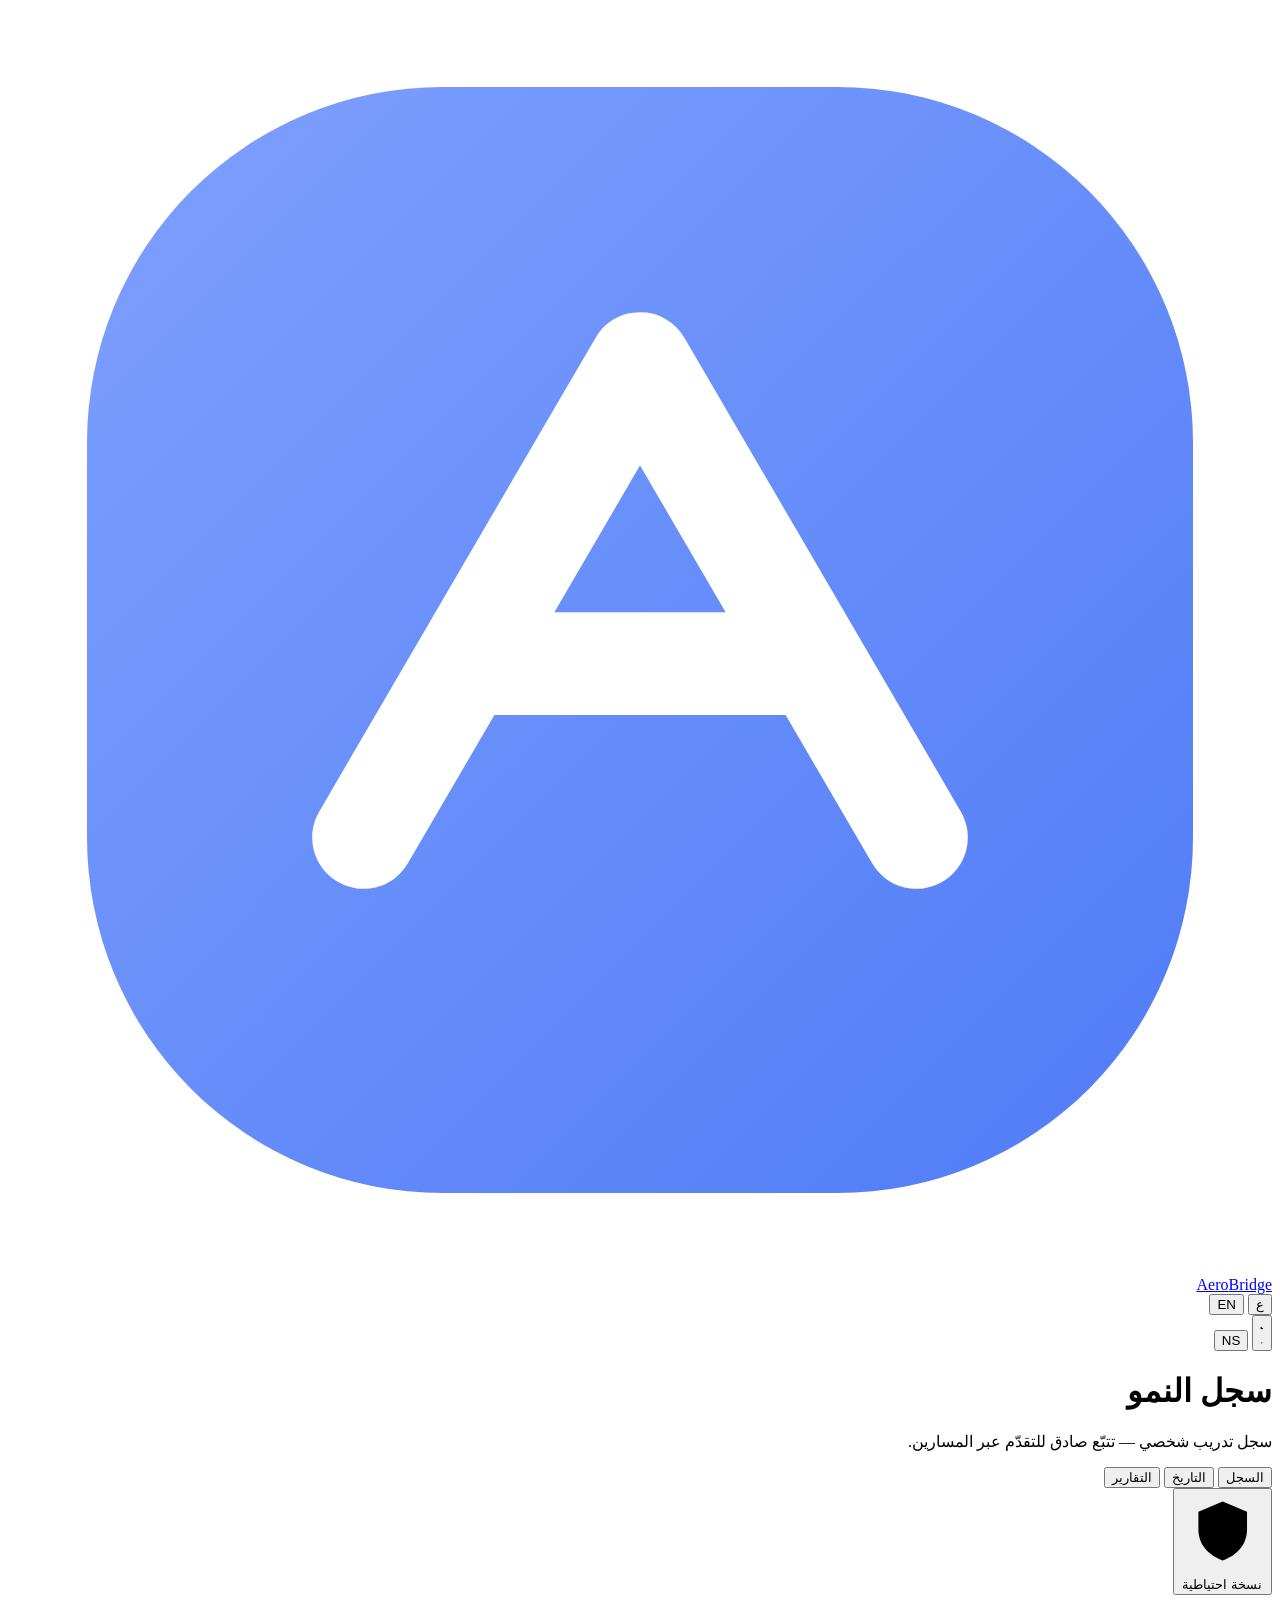
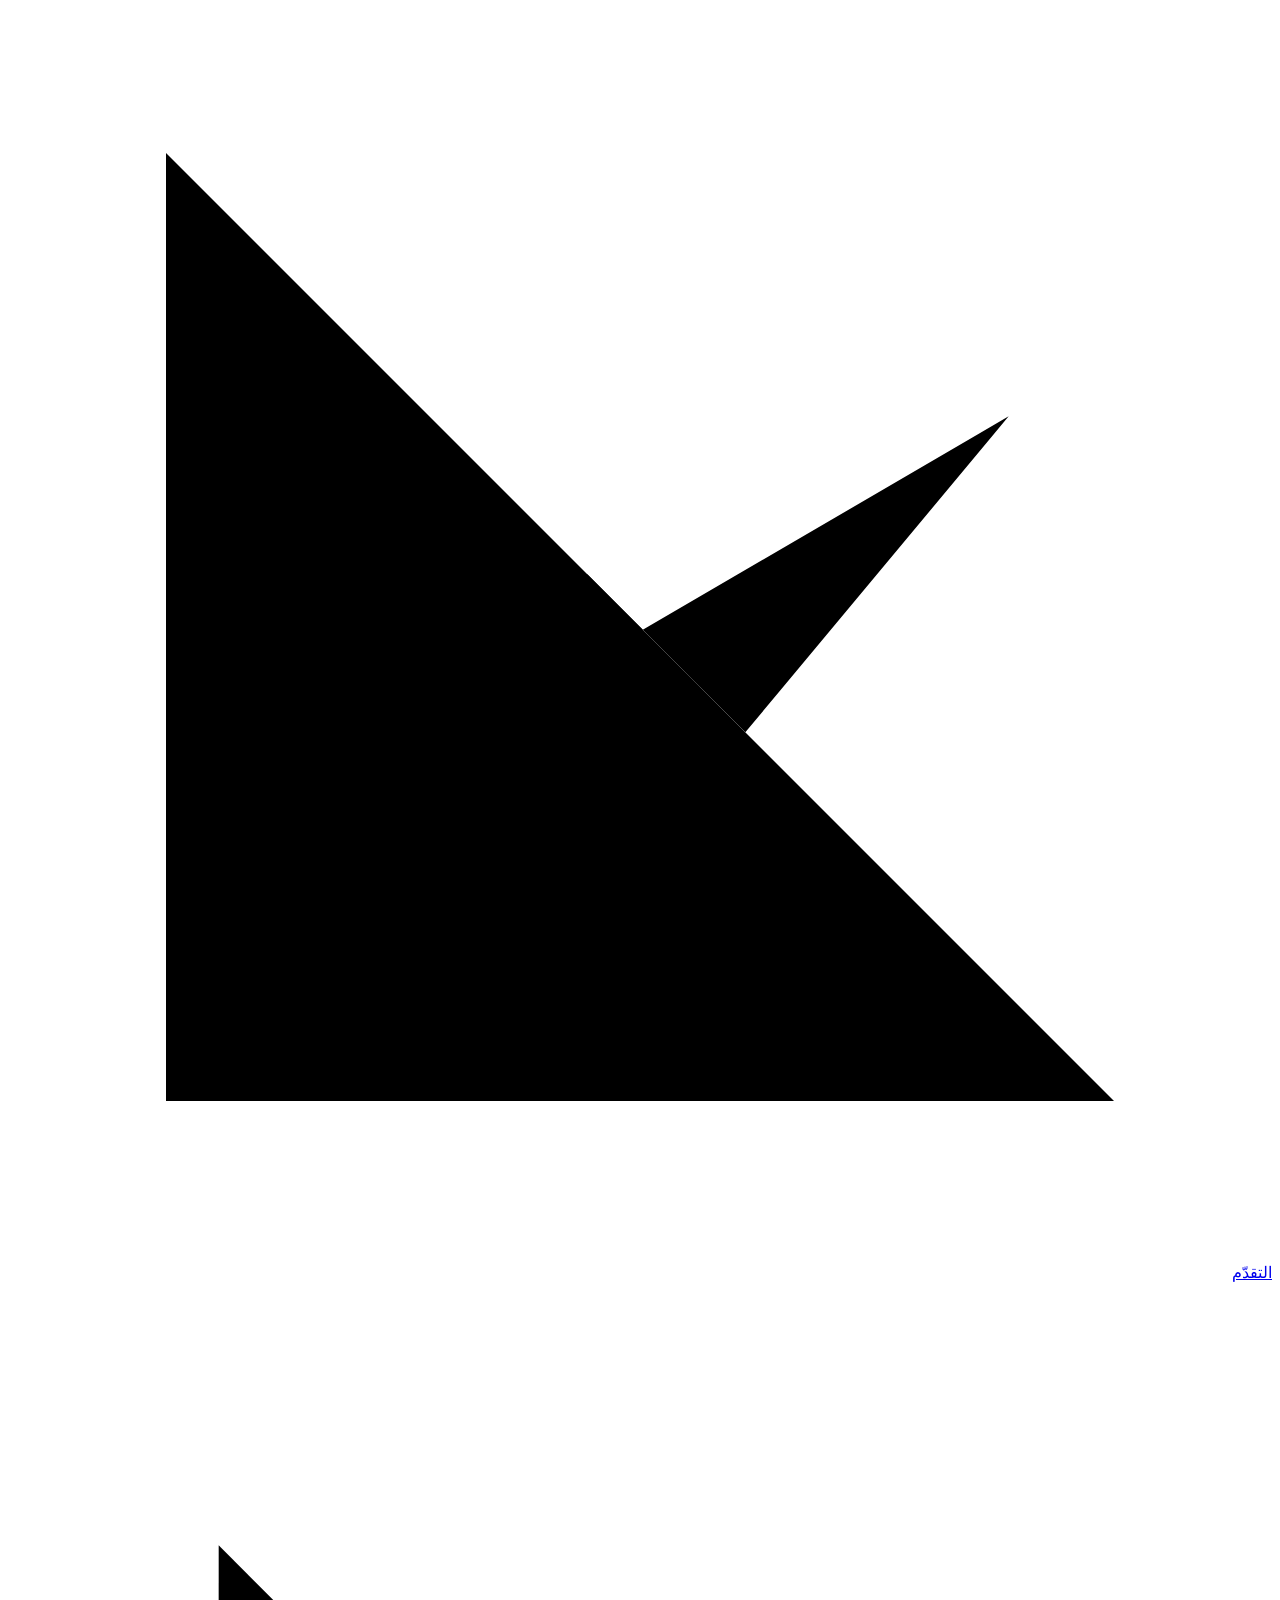
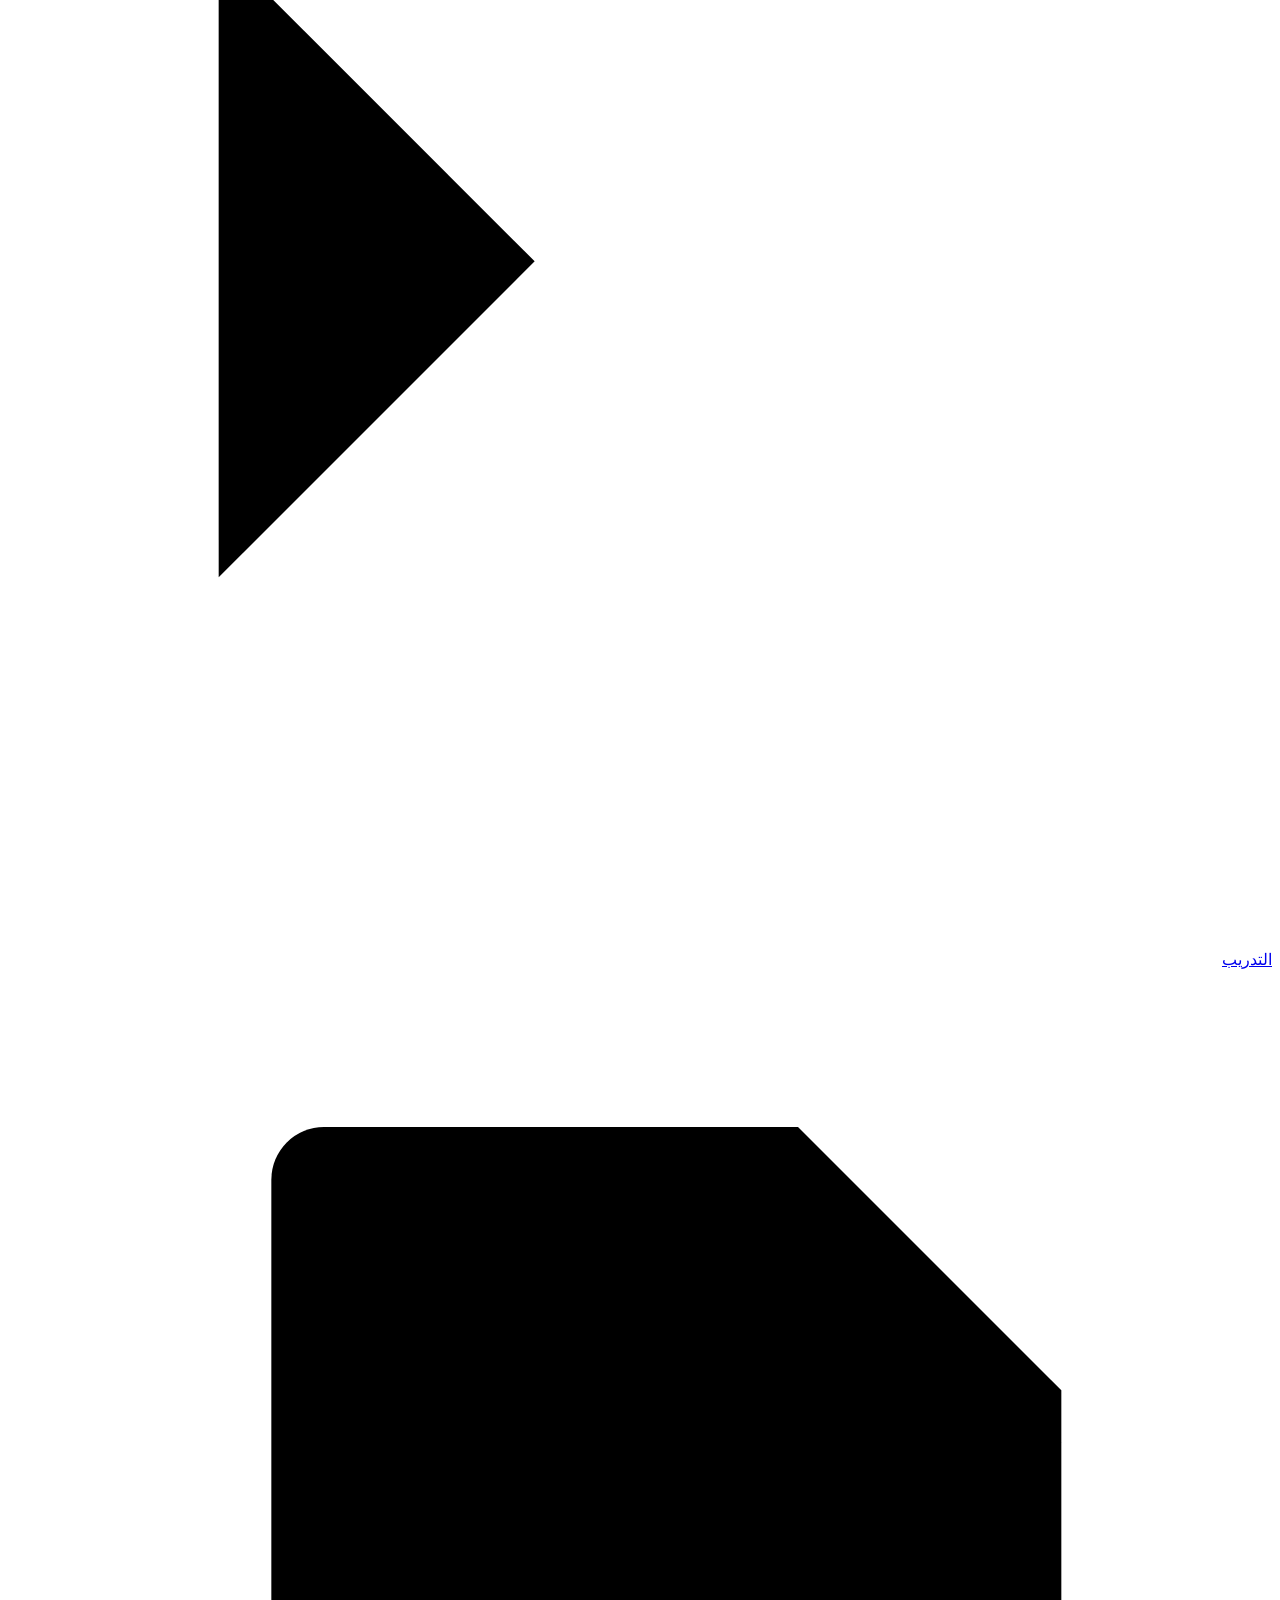
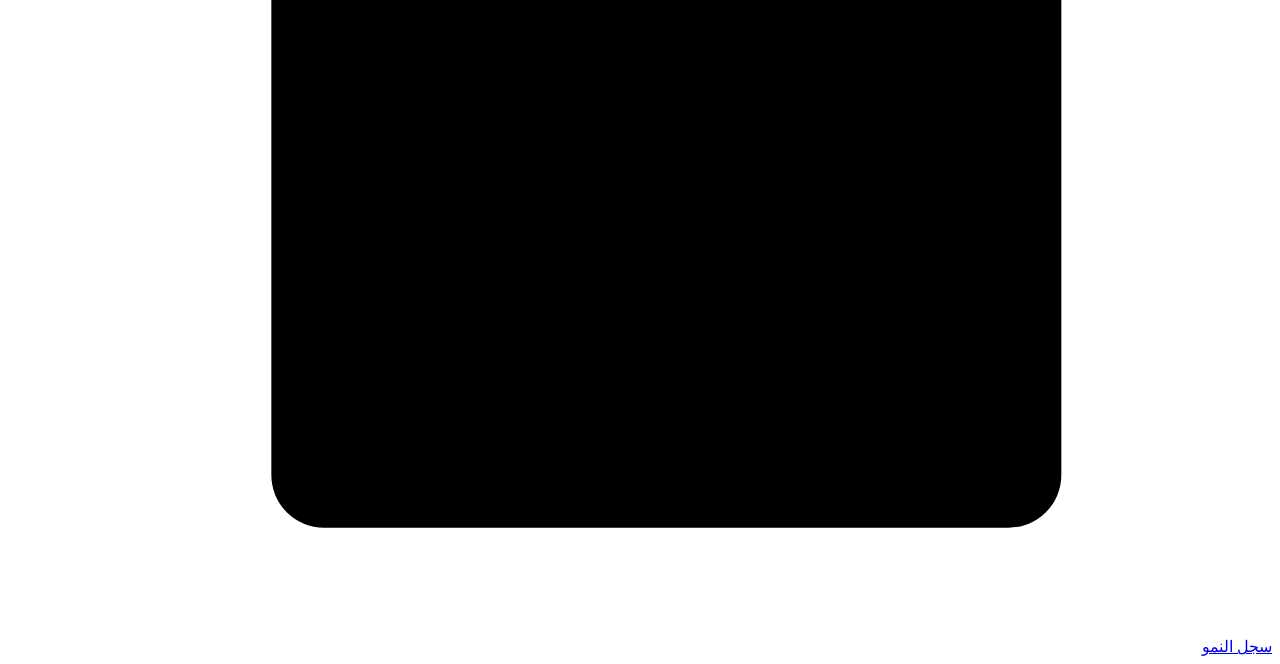
==== growth-record.html @ 67ca962f "Add files via upload" ====
<!DOCTYPE html>
<html lang="ar" dir="rtl" data-theme="dark">
  <head>
    <meta charset="UTF-8" />
    <meta name="viewport" content="width=device-width, initial-scale=1, viewport-fit=cover" />
    <meta name="theme-color" content="#0b0e1a" />
    <meta name="color-scheme" content="dark light" />
    <meta name="description" content="AeroBridge — سجل النمو: سجل تدريب شخصي على نظام أماديوس." />
    <title>AeroBridge — سجل النمو</title>
    <link rel="icon" href="assets/img/favicon.svg" type="image/svg+xml" />

    <link rel="preconnect" href="https://fonts.googleapis.com" />
    <link rel="preconnect" href="https://fonts.gstatic.com" crossorigin />
    <link
      href="https://fonts.googleapis.com/css2?family=Cairo:wght@400;500;600;700;800&family=Plus+Jakarta+Sans:wght@400;500;600;700;800&display=swap"
      rel="stylesheet"
    />

    <link rel="stylesheet" href="assets/css/shell.css" />
    <link rel="stylesheet" href="assets/css/growth-record.css" />
  </head>
  <body>
    <!-- ============ HEADER (shared shell — identical markup on every page) ============ -->
    <header class="app-header">
      <a class="brand" href="index.html" aria-label="AeroBridge — Home">
        <span class="brand__logo" aria-hidden="true">
          <svg viewBox="0 0 32 32">
            <defs>
              <linearGradient id="ab-mark" x1="2" y1="2" x2="30" y2="30" gradientUnits="userSpaceOnUse">
                <stop offset="0" stop-color="#7FA0FF" />
                <stop offset="1" stop-color="#4F7BF5" />
              </linearGradient>
            </defs>
            <rect x="2" y="2" width="28" height="28" rx="9" fill="url(#ab-mark)" />
            <path d="M9 21 16 9 23 21" fill="none" stroke="#fff" stroke-width="2.6" stroke-linecap="round" stroke-linejoin="round" />
            <path d="M11.9 16.6 20.1 16.6" fill="none" stroke="#fff" stroke-width="2.6" stroke-linecap="round" />
          </svg>
        </span>
        <span class="brand__word"><span class="w-aero">Aero</span><span class="w-bridge">Bridge</span></span>
      </a>

      <div class="header__controls">
        <div class="seg" role="group" aria-label="Language / اللغة">
          <button class="seg__btn" id="lang-ar" type="button" aria-pressed="true">ع</button>
          <button class="seg__btn" id="lang-en" type="button" aria-pressed="false">EN</button>
        </div>

        <button class="icon-btn" id="theme-toggle" type="button" aria-label="Toggle dark and light theme" title="Toggle theme">
          <svg class="icon ico-moon" viewBox="0 0 24 24" aria-hidden="true"><path d="M21 12.8A9 9 0 1 1 11.2 3a7 7 0 0 0 9.8 9.8Z" /></svg>
          <svg class="icon ico-sun" viewBox="0 0 24 24" aria-hidden="true"><circle cx="12" cy="12" r="4" /><path d="M12 2v2M12 20v2M4.9 4.9l1.4 1.4M17.7 17.7l1.4 1.4M2 12h2M20 12h2M4.9 19.1l1.4-1.4M17.7 6.3l1.4-1.4" /></svg>
        </button>

        <button class="avatar" type="button" aria-label="Your profile" title="نورة الشهري">
          <span aria-hidden="true">NS</span>
        </button>
      </div>
    </header>

    <!-- ============ Page ============ -->
    <main class="page">
      <div class="page__head">
        <h1 class="page__title" id="page-title">سجل النمو</h1>
        <p class="page__sub" id="page-sub">سجل تدريب شخصي — تتبّع صادق للتقدّم عبر المسارين.</p>
      </div>

      <!-- Tabs + standalone Backup -->
      <div class="tabs-row">
        <div class="tabs" role="tablist" aria-label="Growth Record sections">
          <button class="tab" role="tab" data-tab="record" aria-selected="true" aria-controls="panel-record">السجل</button>
          <button class="tab" role="tab" data-tab="history" aria-selected="false" aria-controls="panel-history">التاريخ</button>
          <button class="tab" role="tab" data-tab="reports" aria-selected="false" aria-controls="panel-reports">التقارير</button>
        </div>

        <button class="backup-btn" id="backup-btn" type="button">
          <svg class="icon" viewBox="0 0 24 24" aria-hidden="true">
            <path d="M12 3 5 6v5c0 4.5 3 7.5 7 9 4-1.5 7-4.5 7-9V6l-7-3Z" />
            <path d="m9 12 2 2 4-4" />
          </svg>
          <span id="backup-label">نسخة احتياطية</span>
        </button>
      </div>

      <!-- Panels -->
      <section class="panel" id="panel-record" role="tabpanel" aria-label="Record"></section>
      <section class="panel" id="panel-history" role="tabpanel" aria-label="History" hidden></section>
      <section class="panel" id="panel-reports" role="tabpanel" aria-label="Reports" hidden></section>
    </main>

    <!-- ============ BOTTOM NAV (shared shell — identical markup on every page) ============ -->
    <nav class="bottom-nav" aria-label="Primary">
      <a class="nav-item" id="nav-link-progression" href="index.html">
        <svg class="icon" viewBox="0 0 24 24" aria-hidden="true"><path d="M3 3v18h18" /><path d="m7 15 4-4 3 3 5-6" /></svg>
        <span id="nav-progression">التقدّم</span>
      </a>
      <a class="nav-item" id="nav-link-practice" href="#" aria-disabled="true">
        <svg class="icon" viewBox="0 0 24 24" aria-hidden="true"><path d="m4 17 6-6-6-6" /><path d="M12 19h8" /></svg>
        <span id="nav-practice">التدريب</span>
      </a>
      <a class="nav-item" id="nav-link-growth" href="growth-record.html">
        <svg class="icon" viewBox="0 0 24 24" aria-hidden="true"><path d="M6 3h9l5 5v13a1 1 0 0 1-1 1H6a1 1 0 0 1-1-1V4a1 1 0 0 1 1-1Z" /><path d="M14 3v6h6M9 13h6M9 17h4" /></svg>
        <span id="nav-growth">سجل النمو</span>
      </a>
    </nav>

    <!-- ============ Backup dialog ============ -->
    <dialog class="modal" id="backup-dialog" aria-labelledby="bk-title">
      <div class="modal__card">
        <div class="modal__head">
          <h3 id="bk-title">نسخة احتياطية للبيانات</h3>
          <button class="icon-btn" id="bk-close" type="button" aria-label="Close">
            <svg class="icon" viewBox="0 0 24 24" stroke-width="1.8"><path d="M18 6 6 18" /><path d="m6 6 12 12" /></svg>
          </button>
        </div>
        <div class="modal__body">
          <p id="bk-desc">احفظ سجلّك الكامل كملف JSON خام أو استوردهُ.</p>
          <div class="modal__actions">
            <button class="btn btn--primary" id="bk-export" type="button">
              <svg class="icon" viewBox="0 0 24 24"><path d="M12 3v12" /><path d="m7 10 5 5 5-5" /><path d="M21 15v4a2 2 0 0 1-2 2H5a2 2 0 0 1-2-2v-4" /></svg>
              <span>تصدير JSON</span>
            </button>
            <button class="btn btn--ghost" id="bk-import" type="button">
              <svg class="icon" viewBox="0 0 24 24"><path d="M12 15V3" /><path d="m7 8 5-5 5 5" /><path d="M21 15v4a2 2 0 0 1-2 2H5a2 2 0 0 1-2-2v-4" /></svg>
              <span>استيراد JSON</span>
            </button>
          </div>
          <p class="modal__hint" id="bk-hint">JSON خام — يعمل بلا خادم، لحماية بياناتك المحلية.</p>
          <input type="file" id="bk-file" accept="application/json,.json" hidden />
        </div>
      </div>
    </dialog>

    <script src="assets/js/shell.js"></script>
    <script src="assets/js/growth-record.js"></script>
  </body>
</html>
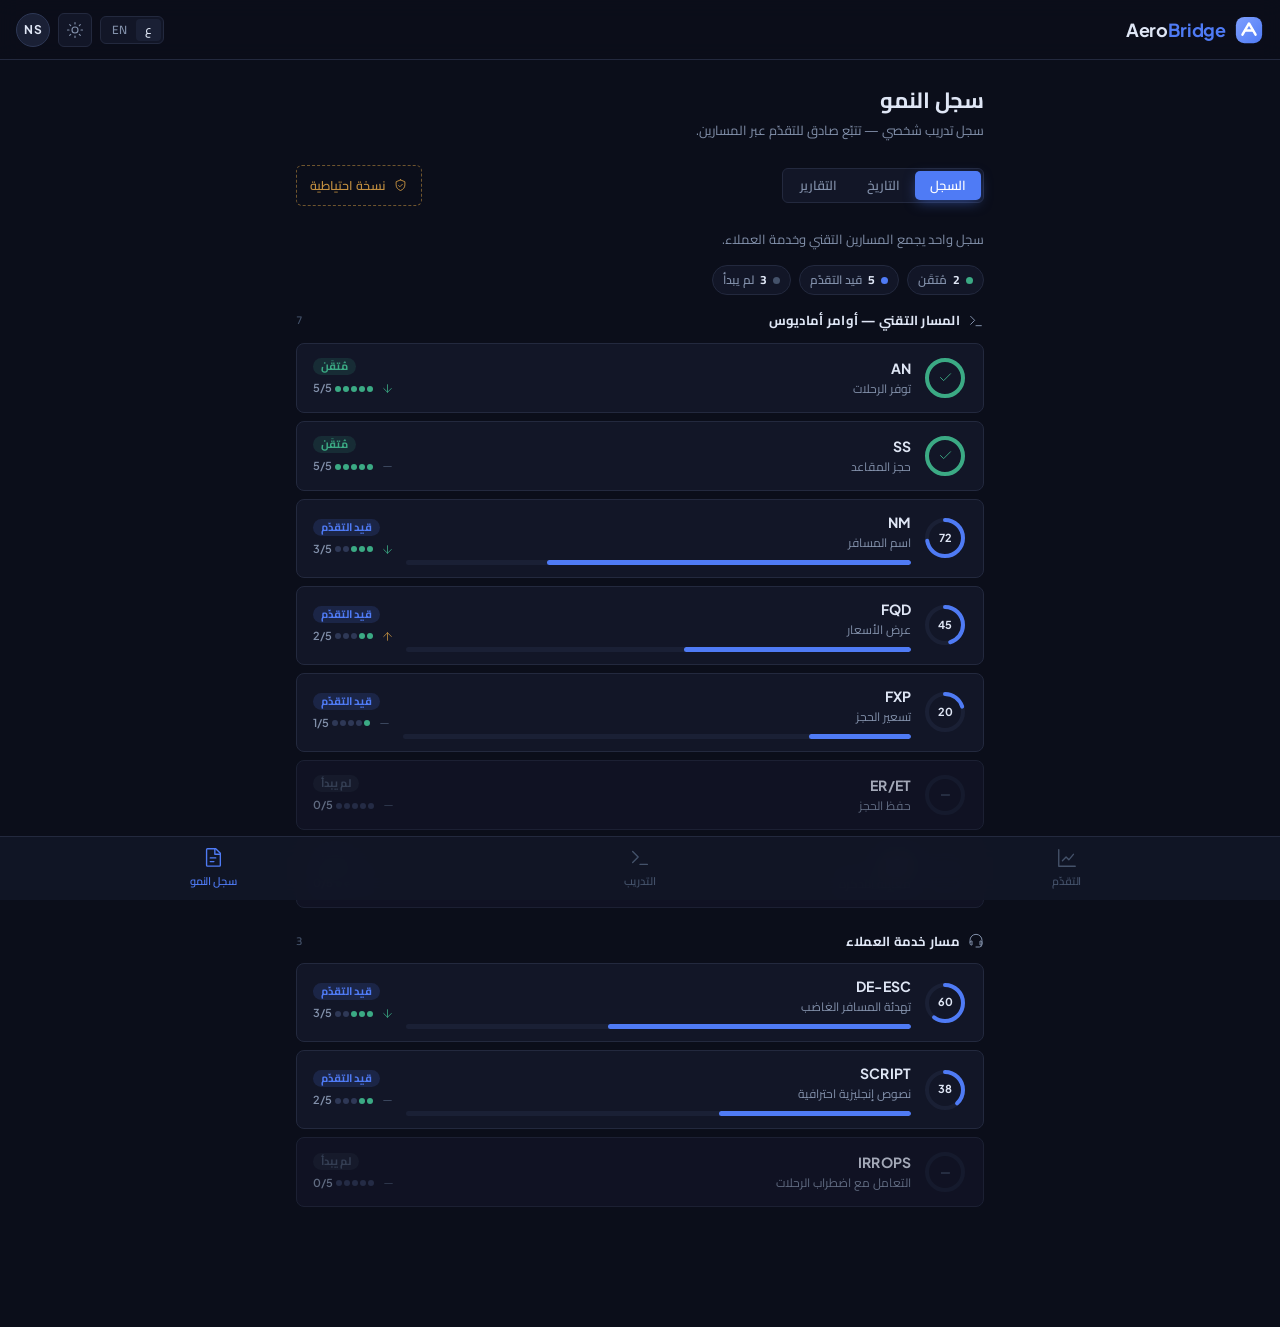
==== commit 1daa08a7: "Update growth-record.html" ====
--- a/growth-record.html
+++ b/growth-record.html
@@ -92,7 +92,7 @@
         <svg class="icon" viewBox="0 0 24 24" aria-hidden="true"><path d="M3 3v18h18" /><path d="m7 15 4-4 3 3 5-6" /></svg>
         <span id="nav-progression">التقدّم</span>
       </a>
-      <a class="nav-item" id="nav-link-practice" href="#" aria-disabled="true">
+      <a class="nav-item" id="nav-link-practice" href="practice.html">
         <svg class="icon" viewBox="0 0 24 24" aria-hidden="true"><path d="m4 17 6-6-6-6" /><path d="M12 19h8" /></svg>
         <span id="nav-practice">التدريب</span>
       </a>
--- a/assets/css/shell.css
+++ b/assets/css/shell.css
@@ -0,0 +1,295 @@
+/* ============================================================
+   AeroBridge — Shared Shell
+   Design tokens, reset, Top App Bar, Bottom Navigation, and small
+   shared components (icon buttons, segmented control, avatar, pill
+   badges, primary/ghost buttons).
+
+   This file is the SINGLE SOURCE OF TRUTH for tokens + shell chrome.
+   Every page includes this file, then its own page-specific CSS.
+   Token values match DESIGN_SYSTEM_UI_BLUEPRINT.md exactly.
+   ============================================================ */
+
+/* ---------- Design tokens (dark = default) ---------- */
+:root {
+  --color-bg: #0b0e1a;
+  --color-surface: #121627;
+  --color-surface-2: #1a2035;
+  --color-border: #23293e;
+  --color-border-2: #2e3856;
+  --color-text: #dfe6f5;
+  --color-text-2: #8290aa;
+  --color-text-3: #44526a;
+  --color-accent: #4f7bf5;
+  --color-success: #3baa84;
+  --color-amber: #c49040;
+  --on-accent: #ffffff;
+
+  /* spacing scale (4/8/12/16/24/32/48) */
+  --sp-1: 4px;
+  --sp-2: 8px;
+  --sp-3: 12px;
+  --sp-4: 16px;
+  --sp-6: 24px;
+  --sp-8: 32px;
+  --sp-12: 48px;
+
+  /* radius */
+  --r-card: 8px;
+  --r-ctrl: 6px;
+  --r-pill: 999px;
+
+  /* elevation — used sparingly, only for the hero card + primary CTA */
+  --shadow-1: 0 18px 40px -20px rgba(0, 0, 0, 0.55);
+  --shadow-accent: 0 14px 32px -14px rgba(79, 123, 245, 0.38);
+
+  --font-en: "Plus Jakarta Sans", system-ui, -apple-system, sans-serif;
+  --font-ar: "Cairo", system-ui, -apple-system, sans-serif;
+  --font: var(--font-ar);
+
+  --header-h: 60px;
+  --nav-h: 64px;
+}
+
+html[lang="en"] {
+  --font: var(--font-en);
+}
+
+/* ---------- Light theme overrides ---------- */
+:root[data-theme="light"] {
+  --color-bg: #f4f6fb;
+  --color-surface: #ffffff;
+  --color-surface-2: #eef1f8;
+  --color-border: #dde2ee;
+  --color-border-2: #c7cfe0;
+  --color-text: #1a2035;
+  --color-text-2: #5a6785;
+  --color-text-3: #98a2ba;
+  --color-accent: #3a63d8;
+  --color-success: #2f8f6d;
+  --color-amber: #a9762e;
+  --shadow-1: 0 18px 40px -20px rgba(31, 41, 71, 0.22);
+  --shadow-accent: 0 14px 30px -16px rgba(58, 99, 216, 0.3);
+}
+
+/* ---------- Reset ---------- */
+* { box-sizing: border-box; margin: 0; padding: 0; }
+html { -webkit-text-size-adjust: 100%; }
+body {
+  font-family: var(--font);
+  background: var(--color-bg);
+  color: var(--color-text);
+  line-height: 1.5;
+  -webkit-font-smoothing: antialiased;
+  min-height: 100vh;
+  min-height: 100dvh;
+  transition: background-color 0.3s ease, color 0.3s ease;
+}
+button { font-family: inherit; cursor: pointer; }
+a { color: inherit; text-decoration: none; }
+svg { display: block; }
+
+.sr-only {
+  position: absolute; width: 1px; height: 1px;
+  padding: 0; margin: -1px; overflow: hidden;
+  clip: rect(0 0 0 0); white-space: nowrap; border: 0;
+}
+
+/* icons: single stroke language across the whole app */
+.icon { width: 20px; height: 20px; fill: none; stroke: currentColor; stroke-width: 1.5; stroke-linecap: round; stroke-linejoin: round; }
+
+@media (prefers-reduced-motion: reduce) {
+  *, *::before, *::after {
+    animation-duration: 0.001ms !important;
+    animation-iteration-count: 1 !important;
+    transition-duration: 0.001ms !important;
+  }
+}
+
+/* ============================================================
+   Top App Bar (shared header, every page)
+   ============================================================ */
+.app-header {
+  position: sticky;
+  top: 0;
+  z-index: 40;
+  height: var(--header-h);
+  display: flex;
+  align-items: center;
+  justify-content: space-between;
+  gap: var(--sp-4);
+  padding-inline: var(--sp-4);
+  background: color-mix(in srgb, var(--color-bg) 82%, transparent);
+  -webkit-backdrop-filter: blur(10px);
+  backdrop-filter: blur(10px);
+  border-bottom: 1px solid var(--color-border);
+}
+
+/* ---- Brand mark ---- */
+.brand {
+  display: flex;
+  align-items: center;
+  gap: var(--sp-2);
+  user-select: none;
+}
+.brand__logo {
+  width: 30px;
+  height: 30px;
+  display: grid;
+  place-items: center;
+  flex-shrink: 0;
+}
+.brand__logo svg { width: 30px; height: 30px; }
+.brand__word {
+  font-size: 18px;
+  font-weight: 700;
+  letter-spacing: -0.01em;
+  font-family: var(--font-en); /* wordmark is always latin */
+  white-space: nowrap;
+}
+.brand__word .w-aero { color: var(--color-text); }
+.brand__word .w-bridge { color: var(--color-accent); }
+
+/* ---- Header controls ---- */
+.header__controls { display: flex; align-items: center; gap: var(--sp-2); }
+
+.seg {
+  display: inline-flex;
+  align-items: center;
+  padding: 2px;
+  border-radius: var(--r-ctrl);
+  background: var(--color-surface);
+  border: 1px solid var(--color-border);
+}
+.seg__btn {
+  border: 0;
+  background: transparent;
+  color: var(--color-text-2);
+  font-size: 12px;
+  font-weight: 600;
+  padding: 5px 9px;
+  border-radius: 4px;
+  line-height: 1;
+  transition: color 0.15s ease, background 0.15s ease;
+}
+.seg__btn[aria-pressed="true"] { background: var(--color-surface-2); color: var(--color-text); }
+
+.icon-btn {
+  width: 34px;
+  height: 34px;
+  display: grid;
+  place-items: center;
+  border-radius: var(--r-ctrl);
+  background: var(--color-surface);
+  border: 1px solid var(--color-border);
+  color: var(--color-text-2);
+  transition: color 0.15s ease, border-color 0.15s ease, transform 0.15s ease;
+  flex-shrink: 0;
+}
+.icon-btn:hover { color: var(--color-text); border-color: var(--color-border-2); }
+.icon-btn:active { transform: scale(0.94); }
+.icon-btn .icon { width: 18px; height: 18px; }
+.icon-btn .ico-moon { display: none; }
+.icon-btn .ico-sun { display: block; }
+:root[data-theme="light"] .icon-btn .ico-moon { display: block; }
+:root[data-theme="light"] .icon-btn .ico-sun { display: none; }
+
+.avatar {
+  width: 34px;
+  height: 34px;
+  border-radius: 50%;
+  display: grid;
+  place-items: center;
+  font-family: var(--font-en);
+  font-size: 12px;
+  font-weight: 700;
+  letter-spacing: 0.02em;
+  color: var(--color-text);
+  background: var(--color-surface-2);
+  border: 1px solid var(--color-border-2);
+  flex-shrink: 0;
+}
+
+/* ============================================================
+   Bottom Navigation (shared, every page — fixed, 3 items)
+   ============================================================ */
+.bottom-nav {
+  position: fixed;
+  inset-inline: 0;
+  bottom: 0;
+  z-index: 45;
+  height: calc(var(--nav-h) + env(safe-area-inset-bottom, 0px));
+  padding-bottom: env(safe-area-inset-bottom, 0px);
+  display: flex;
+  background: color-mix(in srgb, var(--color-surface) 92%, transparent);
+  -webkit-backdrop-filter: blur(12px);
+  backdrop-filter: blur(12px);
+  border-top: 1px solid var(--color-border);
+}
+.nav-item {
+  flex: 1;
+  display: flex;
+  flex-direction: column;
+  align-items: center;
+  justify-content: center;
+  gap: 4px;
+  border: 0;
+  background: transparent;
+  color: var(--color-text-3);
+  font-size: 11px;
+  font-weight: 600;
+  letter-spacing: -0.01em;
+  transition: color 0.2s ease;
+}
+.nav-item .icon { width: 22px; height: 22px; transition: transform 0.2s ease; }
+.nav-item:not([aria-current]):not([aria-disabled]):hover { color: var(--color-text-2); }
+.nav-item[aria-current="page"] { color: var(--color-accent); }
+.nav-item[aria-current="page"] .icon { transform: translateY(-1px); }
+.nav-item[aria-disabled="true"] { color: var(--color-text-3); opacity: 0.5; cursor: default; }
+
+/* ============================================================
+   Shared small components
+   ============================================================ */
+.btn {
+  display: inline-flex;
+  align-items: center;
+  justify-content: center;
+  gap: 6px;
+  height: 44px;
+  padding-inline: var(--sp-4);
+  border-radius: var(--r-ctrl);
+  font-size: 14px;
+  font-weight: 700;
+  border: 1px solid transparent;
+  transition: transform 0.15s ease, filter 0.15s ease, box-shadow 0.15s ease;
+}
+.btn:active { transform: scale(0.98); }
+.btn--primary {
+  background: var(--color-accent);
+  color: var(--on-accent);
+  box-shadow: var(--shadow-accent);
+}
+.btn--primary:hover { filter: brightness(1.06); }
+.btn--ghost {
+  background: var(--color-surface);
+  border-color: var(--color-border);
+  color: var(--color-text);
+}
+.btn--ghost:hover { border-color: var(--color-border-2); }
+
+.pill-badge {
+  display: inline-flex;
+  align-items: center;
+  gap: 6px;
+  font-size: 11px;
+  font-weight: 700;
+  letter-spacing: 0.03em;
+  text-transform: uppercase;
+  padding: 5px 11px;
+  border-radius: var(--r-pill);
+  white-space: nowrap;
+}
+.pill-badge--accent {
+  color: var(--color-accent);
+  background: color-mix(in srgb, var(--color-accent) 14%, transparent);
+  border: 1px solid color-mix(in srgb, var(--color-accent) 30%, transparent);
+}
--- a/assets/css/growth-record.css
+++ b/assets/css/growth-record.css
@@ -0,0 +1,301 @@
+/* ============================================================
+   AeroBridge — Growth Record screen (page-specific)
+   Requires shell.css for tokens + header/nav/buttons.
+   ============================================================ */
+
+/* ============================================================
+   Layout
+   ============================================================ */
+.page {
+  max-width: 720px;
+  margin: 0 auto;
+  padding: var(--sp-6) var(--sp-4) calc(var(--nav-h) + var(--sp-8));
+}
+
+.page__head { margin-bottom: var(--sp-6); }
+.page__title { font-size: 22px; font-weight: 700; letter-spacing: -0.01em; }
+.page__sub { margin-top: var(--sp-1); color: var(--color-text-2); font-size: 13px; }
+
+/* ---- Tab bar + Backup (standalone) ---- */
+.tabs-row {
+  display: flex;
+  align-items: center;
+  justify-content: space-between;
+  gap: var(--sp-3);
+  margin-bottom: var(--sp-6);
+  flex-wrap: wrap;
+}
+
+.tabs {
+  display: inline-flex;
+  gap: 2px;
+  padding: 3px;
+  border-radius: var(--r-ctrl);
+  background: var(--color-surface);
+  border: 1px solid var(--color-border);
+}
+
+.tab {
+  border: 0;
+  background: transparent;
+  color: var(--color-text-2);
+  font-size: 13px;
+  font-weight: 600;
+  padding: 7px 14px;
+  border-radius: 4px;
+  line-height: 1;
+  transition: color 0.15s ease, background 0.15s ease;
+}
+.tab[aria-selected="true"] {
+  background: var(--color-accent);
+  color: var(--on-accent);
+  box-shadow: 0 0 0 1px var(--color-accent), 0 4px 14px -2px color-mix(in srgb, var(--color-accent) 55%, transparent);
+}
+.tab:hover:not([aria-selected="true"]) { color: var(--color-text); }
+
+/* Backup button — visually distinct from the tabs (amber-outlined pill) */
+.backup-btn {
+  display: inline-flex;
+  align-items: center;
+  gap: var(--sp-2);
+  padding: 8px 13px;
+  font-size: 12.5px;
+  font-weight: 600;
+  border-radius: var(--r-ctrl);
+  background: transparent;
+  color: var(--color-amber);
+  border: 1px dashed color-mix(in srgb, var(--color-amber) 55%, transparent);
+  transition: background 0.15s ease, border-color 0.15s ease;
+}
+.backup-btn:hover { background: color-mix(in srgb, var(--color-amber) 12%, transparent); border-color: var(--color-amber); }
+.backup-btn .icon { width: 15px; height: 15px; }
+
+/* ---- Tab panels ---- */
+.panel[hidden] { display: none; }
+.panel { animation: fadeIn 0.3s ease both; }
+@keyframes fadeIn {
+  from { opacity: 0; transform: translateY(6px); }
+  to { opacity: 1; transform: none; }
+}
+
+/* ============================================================
+   Record tab — combined mastery log
+   ============================================================ */
+.record-meta { display: flex; flex-wrap: wrap; gap: var(--sp-2); margin-bottom: var(--sp-4); }
+
+.chip {
+  display: inline-flex;
+  align-items: center;
+  gap: 6px;
+  padding: 5px 10px;
+  font-size: 12px;
+  font-weight: 600;
+  border-radius: var(--r-pill);
+  background: var(--color-surface);
+  border: 1px solid var(--color-border);
+  color: var(--color-text-2);
+}
+.chip b { color: var(--color-text); font-weight: 700; }
+.chip .dot { width: 7px; height: 7px; border-radius: 50%; }
+.chip .dot.mastered { background: var(--color-success); }
+.chip .dot.progress { background: var(--color-accent); }
+.chip .dot.notstarted { background: var(--color-text-3); }
+
+.track-group { margin-bottom: var(--sp-6); }
+
+.track-head { display: flex; align-items: center; gap: var(--sp-2); margin-bottom: var(--sp-3); }
+.track-head .icon { width: 16px; height: 16px; color: var(--color-text-2); }
+.track-head h2 { font-size: 13px; font-weight: 700; letter-spacing: 0.02em; }
+.track-head .track-count { margin-inline-start: auto; font-size: 11.5px; color: var(--color-text-3); font-weight: 600; }
+
+.skill-list { display: flex; flex-direction: column; gap: var(--sp-2); }
+
+.skill {
+  display: grid;
+  grid-template-columns: 44px 1fr auto;
+  align-items: center;
+  gap: var(--sp-3);
+  padding: var(--sp-3) var(--sp-4);
+  background: var(--color-surface);
+  border: 1px solid var(--color-border);
+  border-radius: var(--r-card);
+}
+.skill--notstarted { opacity: 0.72; }
+
+/* progress ring */
+.ring { width: 44px; height: 44px; transform: rotate(-90deg); }
+.ring__track { fill: none; stroke: var(--color-surface-2); stroke-width: 4; }
+.ring__fill {
+  fill: none;
+  stroke: var(--color-accent);
+  stroke-width: 4;
+  stroke-linecap: round;
+  transition: stroke-dashoffset 1s cubic-bezier(0.22, 1, 0.36, 1); /* dashoffset animated by JS from full (hidden) to target */
+}
+.ring--mastered .ring__fill { stroke: var(--color-success); }
+.ring--notstarted .ring__fill { stroke: var(--color-text-3); }
+
+.ring__wrap { position: relative; width: 44px; height: 44px; }
+.ring__label {
+  position: absolute; inset: 0;
+  display: grid; place-items: center;
+  font-family: var(--font-en);
+  font-size: 11px; font-weight: 700;
+  color: var(--color-text);
+}
+.ring__label svg { width: 15px; height: 15px; color: var(--color-success); }
+
+.skill__main { min-width: 0; }
+.skill__code { font-family: var(--font-en); font-size: 14px; font-weight: 700; letter-spacing: 0.01em; }
+.skill__name { font-size: 12px; color: var(--color-text-2); margin-top: 1px; }
+
+/* linear bar for in-progress */
+.skill__bar { margin-top: var(--sp-2); height: 5px; border-radius: var(--r-pill); background: var(--color-surface-2); overflow: hidden; }
+.skill__bar span {
+  display: block; height: 100%; width: 0; /* animated by JS */
+  border-radius: var(--r-pill);
+  background: var(--color-accent);
+  transition: width 0.9s cubic-bezier(0.22, 1, 0.36, 1);
+}
+
+.skill__aside { display: flex; flex-direction: column; align-items: flex-end; gap: 5px; text-align: end; }
+
+.state-tag { font-size: 11px; font-weight: 700; padding: 3px 8px; border-radius: var(--r-pill); line-height: 1; white-space: nowrap; }
+.state-tag.mastered { color: var(--color-success); background: color-mix(in srgb, var(--color-success) 15%, transparent); }
+.state-tag.progress { color: var(--color-accent); background: color-mix(in srgb, var(--color-accent) 15%, transparent); }
+.state-tag.notstarted { color: var(--color-text-3); background: color-mix(in srgb, var(--color-text-3) 18%, transparent); }
+
+.skill__meta { display: flex; align-items: center; gap: 8px; font-size: 11px; color: var(--color-text-2); white-space: nowrap; }
+
+/* error-rate trend (honest small indicator) */
+.trend { display: inline-flex; align-items: center; gap: 3px; font-weight: 600; }
+.trend .icon { width: 13px; height: 13px; }
+.trend.down { color: var(--color-success); } /* error rate falling = good */
+.trend.up { color: var(--color-amber); } /* error rate rising */
+.trend.flat { color: var(--color-text-3); }
+
+.clean-runs { display: inline-flex; align-items: center; gap: 3px; font-family: var(--font-en); font-weight: 600; }
+.clean-runs .pips { display: inline-flex; gap: 2px; }
+.clean-runs .pip { width: 6px; height: 6px; border-radius: 50%; background: var(--color-border-2); }
+.clean-runs .pip.on { background: var(--color-success); }
+
+/* ============================================================
+   History tab — session timeline
+   ============================================================ */
+.timeline { position: relative; padding-inline-start: var(--sp-6); }
+.timeline::before {
+  content: ""; position: absolute; inset-block: 6px; inset-inline-start: 5px;
+  width: 2px; background: var(--color-border);
+}
+.tl-item { position: relative; padding-bottom: var(--sp-4); }
+.tl-item:last-child { padding-bottom: 0; }
+.tl-item::before {
+  content: ""; position: absolute; inset-inline-start: calc(-1 * var(--sp-6) + 1px); top: 6px;
+  width: 10px; height: 10px; border-radius: 50%;
+  background: var(--color-surface); border: 2px solid var(--color-accent);
+}
+.tl-item.ok::before { border-color: var(--color-success); }
+.tl-item.warn::before { border-color: var(--color-amber); }
+
+.tl-card { background: var(--color-surface); border: 1px solid var(--color-border); border-radius: var(--r-card); padding: var(--sp-3) var(--sp-4); }
+.tl-top { display: flex; align-items: baseline; justify-content: space-between; gap: var(--sp-3); }
+.tl-title { font-size: 14px; font-weight: 700; }
+.tl-title .code { font-family: var(--font-en); }
+.tl-time { font-family: var(--font-en); font-size: 11.5px; color: var(--color-text-3); white-space: nowrap; }
+.tl-body { margin-top: 6px; font-size: 12.5px; color: var(--color-text-2); }
+.tl-foot { display: flex; flex-wrap: wrap; gap: var(--sp-3); margin-top: var(--sp-2); font-size: 11.5px; color: var(--color-text-3); font-family: var(--font-en); }
+.tl-foot .kv { display: inline-flex; align-items: center; gap: 4px; }
+.tl-foot .icon { width: 13px; height: 13px; }
+.tl-result { font-family: var(--font-ar); font-weight: 700; }
+html[lang="en"] .tl-result { font-family: var(--font-en); }
+.tl-result.ok { color: var(--color-success); }
+.tl-result.warn { color: var(--color-amber); }
+
+/* ============================================================
+   Reports tab — local PDF summary
+   ============================================================ */
+.report-note {
+  display: flex; gap: var(--sp-3);
+  padding: var(--sp-3) var(--sp-4);
+  border-radius: var(--r-card);
+  background: color-mix(in srgb, var(--color-amber) 10%, transparent);
+  border: 1px solid color-mix(in srgb, var(--color-amber) 30%, transparent);
+  margin-bottom: var(--sp-4);
+}
+.report-note .icon { width: 18px; height: 18px; color: var(--color-amber); flex: none; margin-top: 1px; }
+.report-note p { font-size: 12.5px; color: var(--color-text-2); }
+.report-note b { color: var(--color-text); }
+
+/* summary preview card (mimics the PDF page) */
+.report-preview { background: var(--color-surface); border: 1px solid var(--color-border); border-radius: var(--r-card); overflow: hidden; }
+.rp-head { display: flex; align-items: center; justify-content: space-between; gap: var(--sp-3); padding: var(--sp-4); border-bottom: 1px solid var(--color-border); }
+.rp-head .brand__word { font-size: 16px; }
+.rp-head .rp-kind { font-size: 11px; font-weight: 700; color: var(--color-text-3); letter-spacing: 0.04em; text-transform: uppercase; }
+.rp-body { padding: var(--sp-4); }
+.rp-person { font-size: 15px; font-weight: 700; }
+.rp-range { font-size: 12px; color: var(--color-text-2); margin-top: 2px; font-family: var(--font-en); }
+.rp-stats { display: grid; grid-template-columns: repeat(3, 1fr); gap: var(--sp-2); margin: var(--sp-4) 0; }
+.rp-stat { padding: var(--sp-3); border-radius: var(--r-ctrl); background: var(--color-surface-2); border: 1px solid var(--color-border); }
+.rp-stat .n { font-family: var(--font-en); font-size: 20px; font-weight: 700; line-height: 1.1; }
+.rp-stat .n.ok { color: var(--color-success); }
+.rp-stat .l { font-size: 11px; color: var(--color-text-2); margin-top: 3px; }
+.rp-list { list-style: none; border-top: 1px solid var(--color-border); }
+.rp-list li { display: flex; align-items: center; justify-content: space-between; gap: var(--sp-3); padding: 9px 0; border-bottom: 1px solid var(--color-border); font-size: 13px; }
+.rp-list .rp-skill { display: inline-flex; align-items: center; gap: 8px; }
+.rp-list .rp-skill .code { font-family: var(--font-en); font-weight: 700; }
+.rp-list .rp-val { font-family: var(--font-en); font-size: 12px; color: var(--color-text-2); font-weight: 600; }
+.rp-list .rp-val.ok { color: var(--color-success); }
+.rp-foot { padding: var(--sp-3) var(--sp-4); border-top: 1px solid var(--color-border); font-size: 11px; color: var(--color-text-3); font-family: var(--font-en); }
+.report-actions { display: flex; gap: var(--sp-3); margin-top: var(--sp-4); }
+.report-actions .btn { flex: 1; }
+
+/* ============================================================
+   Backup dialog
+   ============================================================ */
+dialog.modal { border: 0; padding: 0; background: transparent; color: var(--color-text); max-width: 460px; width: calc(100% - 32px); }
+dialog.modal::backdrop { background: rgba(5, 7, 14, 0.6); -webkit-backdrop-filter: blur(2px); backdrop-filter: blur(2px); }
+.modal__card { background: var(--color-surface); border: 1px solid var(--color-border-2); border-radius: var(--r-card); overflow: hidden; }
+.modal__head { display: flex; align-items: center; justify-content: space-between; padding: var(--sp-4); border-bottom: 1px solid var(--color-border); }
+.modal__head h3 { font-size: 15px; font-weight: 700; }
+.modal__body { padding: var(--sp-4); }
+.modal__body p { font-size: 13px; color: var(--color-text-2); margin-bottom: var(--sp-4); }
+.modal__actions { display: flex; gap: var(--sp-3); flex-wrap: wrap; }
+.modal__actions .btn { flex: 1; min-width: 130px; }
+.modal__hint { margin-top: var(--sp-4); font-size: 11.5px; color: var(--color-text-3); font-family: var(--font-en); word-break: break-word; }
+
+/* ============================================================
+   Reduced motion
+   ============================================================ */
+@media (prefers-reduced-motion: reduce) {
+  .panel, .skill__bar span, .ring__fill { animation: none !important; transition: none !important; }
+}
+
+/* ============================================================
+   Print — "Export PDF" prints ONLY the report preview card
+   ============================================================ */
+@media print {
+  :root {
+    --color-bg: #ffffff; --color-surface: #ffffff; --color-surface-2: #f2f4fa;
+    --color-border: #d5dae8; --color-border-2: #c2cade;
+    --color-text: #10131f; --color-text-2: #4a5670; --color-text-3: #8a93aa;
+    --color-accent: #2f57c8; --color-success: #237a5c;
+  }
+  body { padding: 0; background: #fff; }
+  .app-header, .bottom-nav, .tabs-row, .report-note, .report-actions, .page__head, dialog.modal { display: none !important; }
+  #panel-record, #panel-history { display: none !important; }
+  #panel-reports, #panel-reports[hidden] { display: block !important; }
+  .page { max-width: none; padding: 0; }
+  .report-preview { border: 1px solid var(--color-border); box-shadow: none; page-break-inside: avoid; }
+}
+
+/* ============================================================
+   Small screens
+   ============================================================ */
+@media (max-width: 420px) {
+  .skill { grid-template-columns: 40px 1fr; grid-template-areas: "ring main" "aside aside"; }
+  .ring__wrap, .ring { grid-area: ring; }
+  .skill__main { grid-area: main; }
+  .skill__aside { grid-area: aside; flex-direction: row; align-items: center; justify-content: space-between; width: 100%; text-align: start; margin-top: var(--sp-1); }
+  .rp-stats { grid-template-columns: 1fr; }
+  .tab { padding: 7px 11px; }
+}
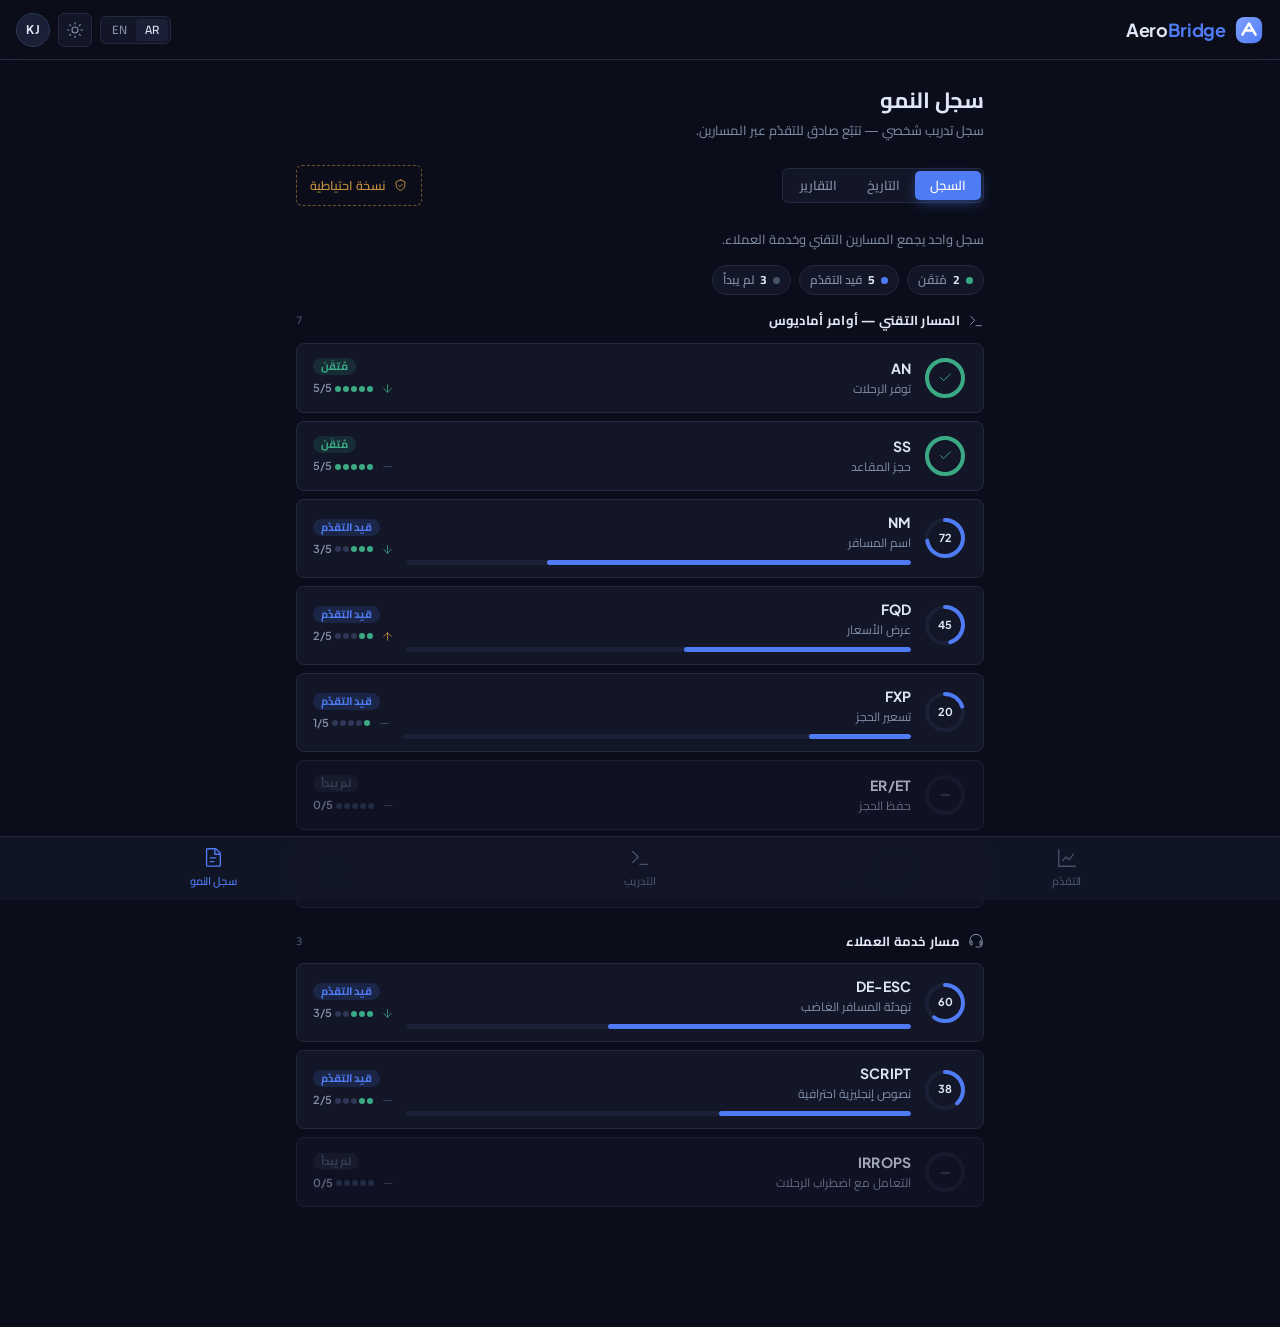
==== commit be451660: "Add files via upload" ====
--- a/growth-record.html
+++ b/growth-record.html
@@ -41,7 +41,7 @@
 
       <div class="header__controls">
         <div class="seg" role="group" aria-label="Language / اللغة">
-          <button class="seg__btn" id="lang-ar" type="button" aria-pressed="true">ع</button>
+          <button class="seg__btn" id="lang-ar" type="button" aria-pressed="true">AR</button>
           <button class="seg__btn" id="lang-en" type="button" aria-pressed="false">EN</button>
         </div>
 
@@ -51,7 +51,7 @@
         </button>
 
         <button class="avatar" type="button" aria-label="Your profile" title="نورة الشهري">
-          <span aria-hidden="true">NS</span>
+          <span aria-hidden="true">KJ</span>
         </button>
       </div>
     </header>
